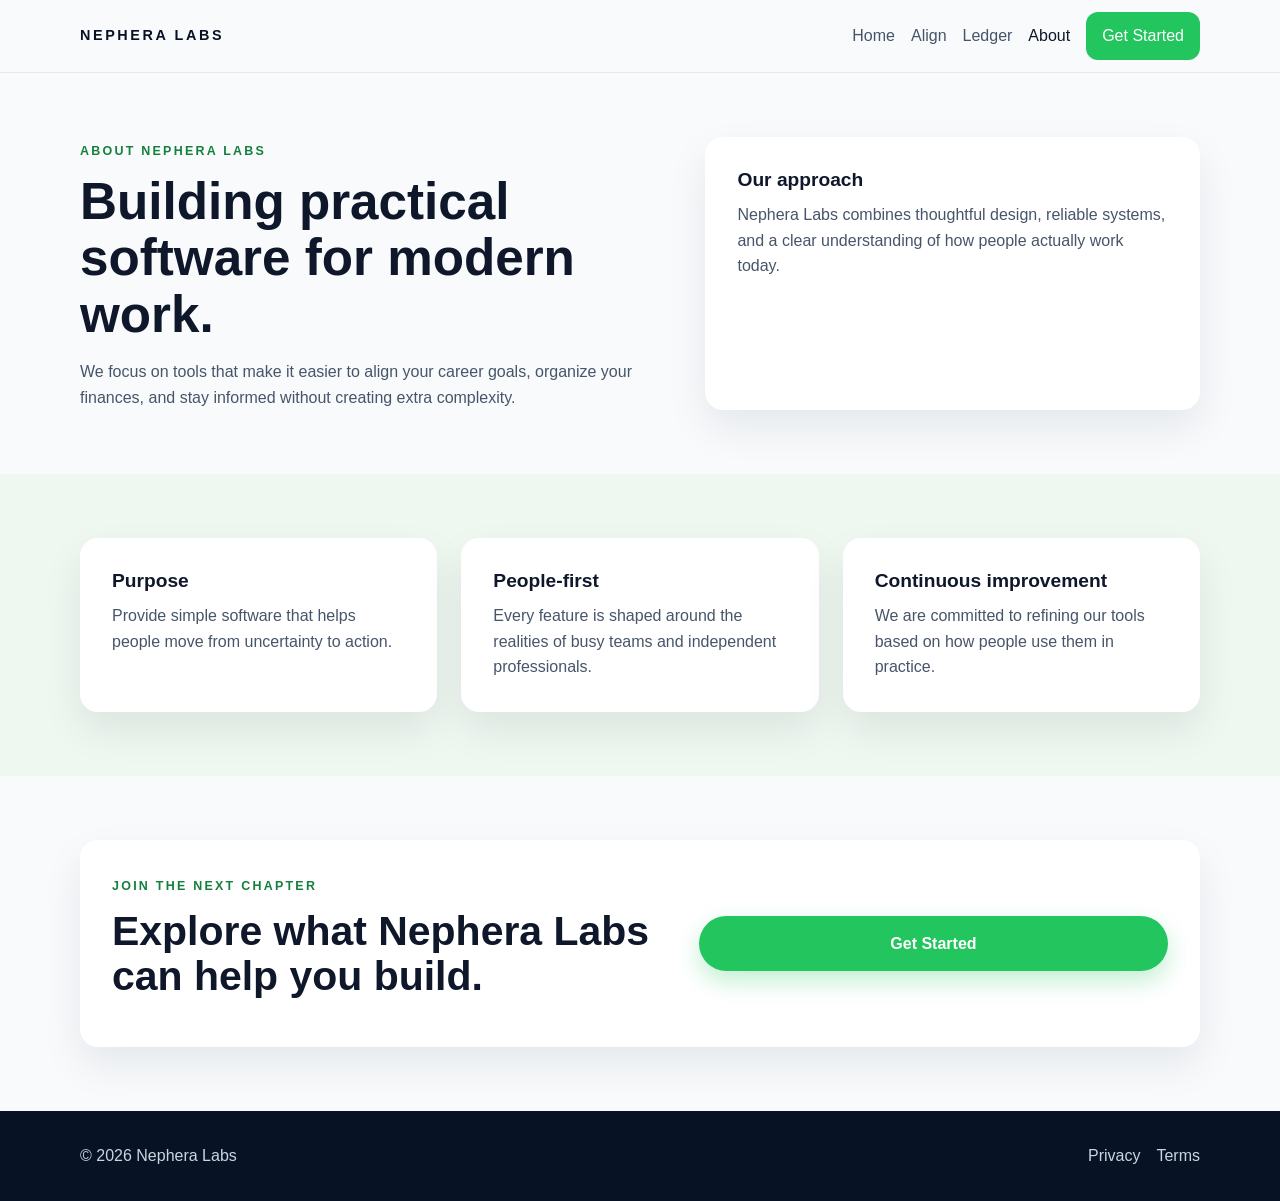
==== about.html @ fd7ae21f "Added pages" ====
<!DOCTYPE html>
<html lang="en">
<head>
  <meta charset="UTF-8">
  <meta name="viewport" content="width=device-width, initial-scale=1.0">
  <title>About | Nephera Labs</title>
  <meta name="description" content="Learn about Nephera Labs and the mission behind our software.">
  <link rel="stylesheet" href="css/style.css">
</head>
<body>
  <header class="site-header">
    <div class="container nav-wrap">
      <a class="logo" href="index.html">NEPHERA LABS</a>
      <button class="mobile-menu-btn" type="button" aria-label="Toggle navigation">
        <span></span>
        <span></span>
        <span></span>
      </button>
      <nav class="nav-links">
        <a href="index.html">Home</a>
        <a href="align.html">Align</a>
        <a href="ledger.html">Ledger</a>
        <a href="about.html" class="active">About</a>
        <a class="nav-cta" href="#cta">Get Started</a>
      </nav>
    </div>
  </header>

  <main>
    <section class="section">
      <div class="container about-layout">
        <div>
          <span class="eyebrow">About Nephera Labs</span>
          <h1>Building practical software for modern work.</h1>
          <p>We focus on tools that make it easier to align your career goals, organize your finances, and stay informed without creating extra complexity.</p>
        </div>
        <div class="about-card">
          <h3>Our approach</h3>
          <p>Nephera Labs combines thoughtful design, reliable systems, and a clear understanding of how people actually work today.</p>
        </div>
      </div>
    </section>

    <section class="section section-alt">
      <div class="container card-grid three-col">
        <article class="feature-card">
          <h3>Purpose</h3>
          <p>Provide simple software that helps people move from uncertainty to action.</p>
        </article>
        <article class="feature-card">
          <h3>People-first</h3>
          <p>Every feature is shaped around the realities of busy teams and independent professionals.</p>
        </article>
        <article class="feature-card">
          <h3>Continuous improvement</h3>
          <p>We are committed to refining our tools based on how people use them in practice.</p>
        </article>
      </div>
    </section>

    <section class="section" id="cta">
      <div class="container cta-card small-cta">
        <div>
          <span class="eyebrow">Join the next chapter</span>
          <h2>Explore what Nephera Labs can help you build.</h2>
        </div>
        <a class="button button-primary" href="index.html">Get Started</a>
      </div>
    </section>
  </main>

  <footer class="site-footer">
    <div class="container footer-wrap">
      <p>© <span data-year></span> Nephera Labs</p>
      <div>
        <a href="privacy.html">Privacy</a>
        <a href="terms.html">Terms</a>
      </div>
    </div>
  </footer>

  <script src="js/main.js"></script>
</body>
</html>
---- css/style.css ----
:root {
  --bg: #F8FAFC;
  --surface: #FFFFFF;
  --surface-muted: #F1F5F9;
  --surface-dark: #081225;
  --primary: #22C55E;
  --primary-dark: #15803D;
  --text: #0F172A;
  --muted: #475569;
  --border: #E2E8F0;
  --shadow: 0 18px 40px rgba(15, 23, 42, 0.08);
  --radius: 18px;
  --radius-sm: 12px;
  --container: 1120px;
  --space-1: 0.5rem;
  --space-2: 0.75rem;
  --space-3: 1rem;
  --space-4: 1.5rem;
  --space-5: 2rem;
  --space-6: 3rem;
  --space-7: 4rem;
  --font-base: "Inter", "Segoe UI", Arial, sans-serif;
  --max-width: 1120px;
}

* {
  box-sizing: border-box;
  margin: 0;
  padding: 0;
}

html {
  scroll-behavior: smooth;
}

body {
  font-family: var(--font-base);
  background: var(--bg);
  color: var(--text);
  line-height: 1.6;
}

a {
  color: inherit;
  text-decoration: none;
}

img {
  max-width: 100%;
  display: block;
}

button {
  font: inherit;
}

.container {
  width: min(100% - 2rem, var(--max-width));
  margin: 0 auto;
}

.section {
  padding: var(--space-7) 0;
}

.section-alt {
  background: #EEF7F0;
}

.site-header {
  position: sticky;
  top: 0;
  z-index: 1000;
  background: rgba(248, 250, 252, 0.88);
  backdrop-filter: blur(12px);
  border-bottom: 1px solid var(--border);
}

.nav-wrap {
  display: flex;
  align-items: center;
  justify-content: space-between;
  min-height: 72px;
  gap: var(--space-3);
}

.logo {
  font-size: 0.9rem;
  font-weight: 800;
  letter-spacing: 0.18em;
  color: var(--surface-dark);
}

.nav-links {
  display: none;
  align-items: center;
  gap: var(--space-3);
}

.nav-links a {
  color: var(--muted);
  font-weight: 500;
}

.nav-links a.active,
.nav-links a:hover {
  color: var(--text);
}

.nav-cta {
  display: inline-flex;
  align-items: center;
  justify-content: center;
  background: var(--primary);
  color: #fff !important;
  padding: 0.7rem 1rem;
  border-radius: var(--radius-sm);
  font-weight: 700;
}

.mobile-menu-btn {
  display: inline-flex;
  flex-direction: column;
  gap: 0.3rem;
  background: transparent;
  border: 0;
  cursor: pointer;
}

.mobile-menu-btn span {
  display: block;
  width: 22px;
  height: 2px;
  background: var(--text);
  border-radius: 999px;
}

.hero-section {
  padding: var(--space-7) 0;
  background:
    radial-gradient(circle at top, rgba(34, 197, 94, 0.12), transparent 22%),
    linear-gradient(180deg, #f7fbf9 0%, var(--bg) 100%);
}

.hero-grid,
.page-hero-grid,
.about-layout,
.why-grid,
.trust-panel {
  display: grid;
  gap: var(--space-5);
}

.hero-grid {
  align-items: center;
}

.eyebrow {
  display: inline-block;
  font-size: 0.78rem;
  letter-spacing: 0.18em;
  text-transform: uppercase;
  font-weight: 700;
  color: var(--primary-dark);
  margin-bottom: var(--space-2);
}

h1,
h2,
h3 {
  line-height: 1.1;
}

h1 {
  font-size: clamp(2.5rem, 4vw, 4rem);
  margin-bottom: var(--space-3);
}

h2 {
  font-size: clamp(2rem, 3.2vw, 3rem);
  margin-bottom: var(--space-3);
}

h3 {
  font-size: 1.2rem;
  margin-bottom: var(--space-2);
}

.hero-text,
.section-heading p,
.section p,
.policy-wrap p,
.page-hero p,
.about-card p,
.feature-card p,
.product-card p,
.trust-panel p,
.cta-card p {
  color: var(--muted);
}

.hero-actions {
  display: flex;
  flex-wrap: wrap;
  gap: var(--space-3);
  margin: var(--space-4) 0;
}

.button {
  display: inline-flex;
  align-items: center;
  justify-content: center;
  border-radius: 999px;
  padding: 0.9rem 1.15rem;
  font-weight: 700;
  transition: transform 0.2s ease, box-shadow 0.2s ease;
}

.button:hover {
  transform: translateY(-1px);
}

.button-primary {
  background: var(--primary);
  color: #fff;
  box-shadow: 0 10px 24px rgba(34, 197, 94, 0.28);
}

.button-secondary {
  background: var(--surface);
  color: var(--text);
  border: 1px solid var(--border);
}

.hero-metrics {
  display: grid;
  gap: var(--space-3);
  list-style: none;
  margin-top: var(--space-4);
}

.hero-metrics li {
  display: flex;
  align-items: baseline;
  gap: 0.5rem;
}

.hero-metrics strong {
  font-size: 1.2rem;
}

.hero-metrics span {
  color: var(--muted);
}

.hero-visual {
  background: linear-gradient(180deg, #ecfdf3 0%, #f8fafc 100%);
  border-radius: var(--radius);
  padding: var(--space-4);
  box-shadow: var(--shadow);
}

.card-grid {
  display: grid;
  gap: var(--space-4);
}

.product-card,
.feature-card,
.about-card,
.page-panel,
.cta-card,
.trust-panel {
  background: var(--surface);
  border-radius: var(--radius);
  box-shadow: var(--shadow);
}

.product-card,
.feature-card,
.about-card,
.page-panel {
  padding: var(--space-5);
}

.featured-card {
  background: linear-gradient(180deg, var(--surface-dark), #10274f);
  color: #fff;
}

.featured-card p,
.featured-card .button-secondary {
  color: #fff;
}

.tag {
  display: inline-block;
  background: rgba(34, 197, 94, 0.12);
  color: var(--primary-dark);
  border-radius: 999px;
  padding: 0.35rem 0.7rem;
  font-size: 0.82rem;
  font-weight: 700;
  margin-bottom: var(--space-3);
}

.pill-badge {
  display: inline-flex;
  align-items: center;
  justify-content: center;
  width: fit-content;
  white-space: nowrap;
  background: rgba(34, 197, 94, 0.12);
  color: var(--primary-dark);
  border-radius: 999px;
  padding: 0.22rem 0.6rem;
  font-size: 0.72rem;
  font-weight: 700;
  line-height: 1.2;
  margin-bottom: var(--space-3);
}

.pill-badge-dark {
  background: rgba(255, 255, 255, 0.12);
  color: #fff;
}

.feature-list {
  display: grid;
  gap: var(--space-4);
}

.feature-list div {
  padding-bottom: var(--space-3);
  border-bottom: 1px solid var(--border);
}

.feature-list div:last-child {
  border-bottom: 0;
}

.trust-panel {
  padding: var(--space-5);
  background: linear-gradient(90deg, #0f172a, #102a4d);
  color: #fff;
}

.trust-panel p {
  color: #cbd5e1;
}

.trust-points {
  display: grid;
  gap: var(--space-3);
}

.trust-points div {
  padding: var(--space-3);
  background: rgba(255, 255, 255, 0.06);
  border-radius: var(--radius-sm);
}

.trust-points strong {
  display: block;
  font-size: 1.8rem;
}

.cta-section {
  padding-top: 0;
}

.cta-card {
  padding: var(--space-5);
  background: linear-gradient(90deg, #ecfdf3, #f8fafc);
  display: grid;
  gap: var(--space-4);
  align-items: center;
}

.small-cta {
  background: var(--surface);
}

.site-footer {
  background: var(--surface-dark);
  color: #cbd5e1;
  padding: var(--space-5) 0;
}

.footer-wrap {
  display: flex;
  flex-direction: column;
  gap: var(--space-3);
}

.footer-wrap div {
  display: flex;
  gap: var(--space-3);
}

.site-footer a {
  color: #cbd5e1;
}

.policy-wrap {
  max-width: 860px;
}

.policy-wrap h1,
.policy-wrap h2 {
  margin-top: var(--space-4);
}

@media (min-width: 768px) {
  .nav-links {
    display: flex;
  }

  .mobile-menu-btn {
    display: none;
  }

  .hero-grid,
  .page-hero-grid,
  .about-layout,
  .why-grid,
  .trust-panel,
  .cta-card {
    grid-template-columns: 1.2fr 1fr;
  }

  .card-grid {
    grid-template-columns: repeat(2, 1fr);
  }

  .three-col {
    grid-template-columns: repeat(3, 1fr);
  }

  .footer-wrap {
    flex-direction: row;
    justify-content: space-between;
    align-items: center;
  }
}

@media (max-width: 767px) {
  .nav-links {
    position: absolute;
    top: 72px;
    left: 1rem;
    right: 1rem;
    display: none;
    flex-direction: column;
    align-items: flex-start;
    background: var(--surface);
    border: 1px solid var(--border);
    border-radius: var(--radius-sm);
    padding: var(--space-3);
    box-shadow: var(--shadow);
  }

  .nav-links.open {
    display: flex;
  }

  .nav-links a {
    width: 100%;
  }
}
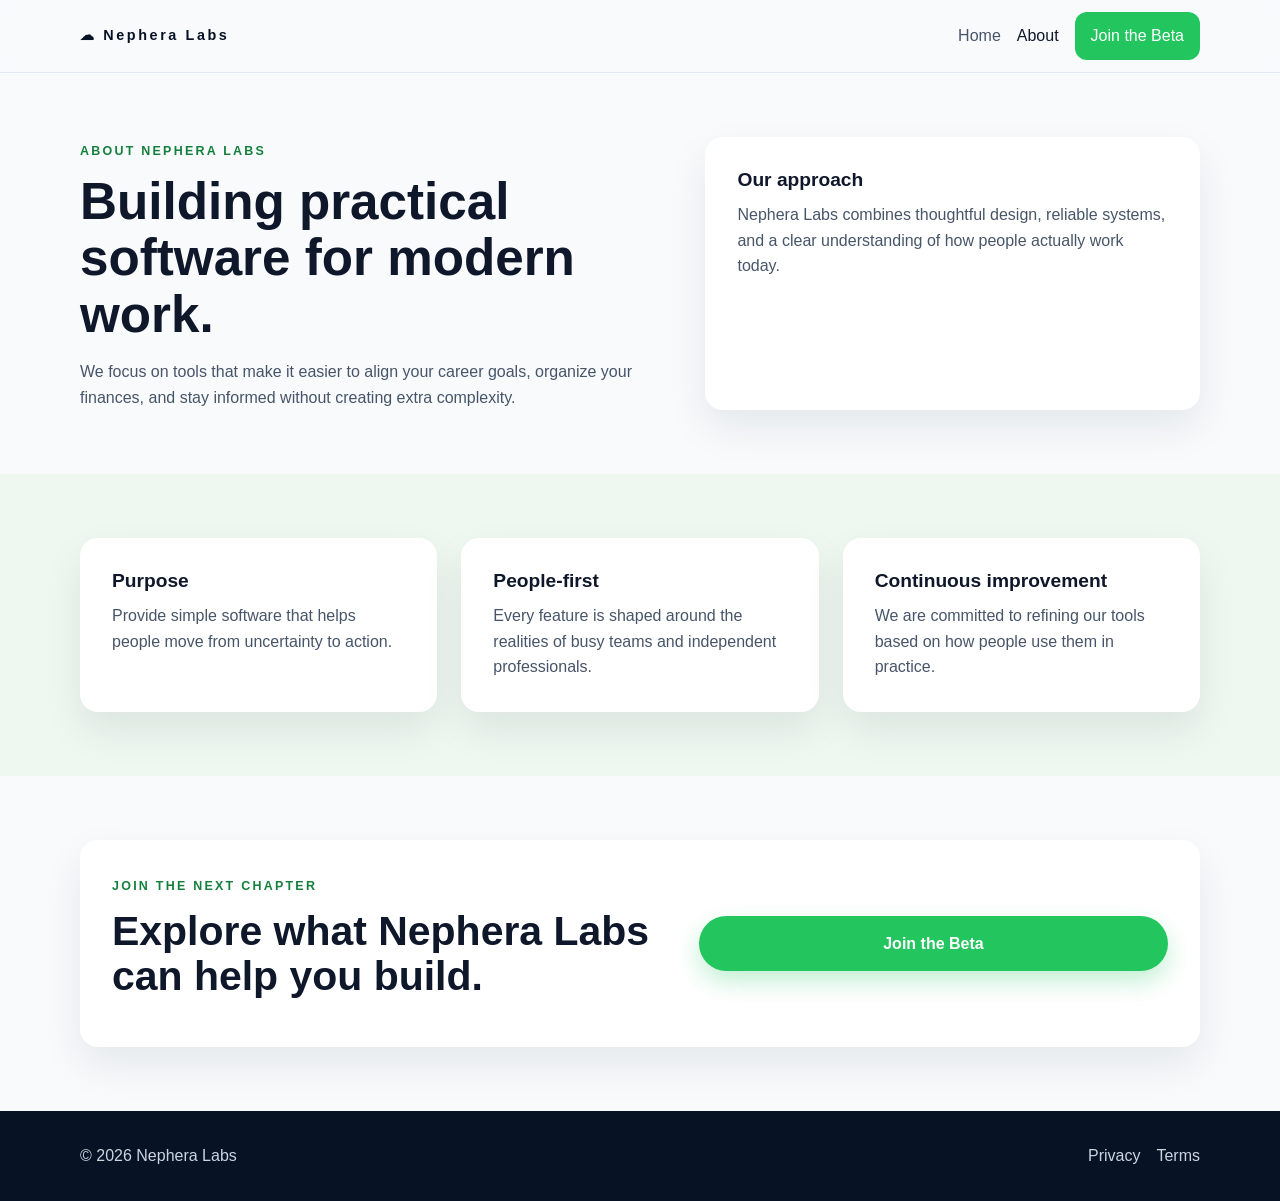
==== commit 7787bb12: "Update beta waitlist homepage and navigation" ====
--- a/about.html
+++ b/about.html
@@ -10,7 +10,10 @@
 <body>
   <header class="site-header">
     <div class="container nav-wrap">
-      <a class="logo" href="index.html">NEPHERA LABS</a>
+      <a class="logo" href="index.html">
+        <span class="logo-mark">☁</span>
+        <span class="logo-wordmark">Nephera Labs</span>
+      </a>
       <button class="mobile-menu-btn" type="button" aria-label="Toggle navigation">
         <span></span>
         <span></span>
@@ -18,10 +21,8 @@
       </button>
       <nav class="nav-links">
         <a href="index.html">Home</a>
-        <a href="align.html">Align</a>
-        <a href="ledger.html">Ledger</a>
         <a href="about.html" class="active">About</a>
-        <a class="nav-cta" href="#cta">Get Started</a>
+        <a class="nav-cta" href="index.html#waitlist">Join the Beta</a>
       </nav>
     </div>
   </header>
@@ -64,7 +65,7 @@
           <span class="eyebrow">Join the next chapter</span>
           <h2>Explore what Nephera Labs can help you build.</h2>
         </div>
-        <a class="button button-primary" href="index.html">Get Started</a>
+        <a class="button button-primary" href="index.html#waitlist">Join the Beta</a>
       </div>
     </section>
   </main>
--- a/css/style.css
+++ b/css/style.css
@@ -38,6 +38,13 @@
   background: var(--bg);
   color: var(--text);
   line-height: 1.6;
+  display: flex;
+  flex-direction: column;
+  min-height: 100vh;
+}
+
+main {
+  flex: 1;
 }
 
 a {
@@ -230,6 +237,54 @@
   background: var(--surface);
   color: var(--text);
   border: 1px solid var(--border);
+}
+
+.button-ledger {
+  background: #fff;
+  color: var(--text);
+  border: 1px solid rgba(255, 255, 255, 0.2);
+}
+
+.waitlist-form {
+  margin-top: var(--space-5);
+  padding: var(--space-4);
+  background: var(--surface);
+  border: 1px solid var(--border);
+  border-radius: var(--radius);
+  box-shadow: var(--shadow);
+}
+
+.form-row {
+  display: grid;
+  gap: 0.4rem;
+  margin-bottom: var(--space-3);
+}
+
+.form-row label {
+  font-size: 0.92rem;
+  font-weight: 600;
+}
+
+.form-row input,
+.form-row select,
+.form-row textarea {
+  width: 100%;
+  padding: 0.9rem 1rem;
+  border: 1px solid var(--border);
+  border-radius: var(--radius-sm);
+  font: inherit;
+  color: var(--text);
+  background: var(--surface);
+}
+
+.form-row textarea {
+  resize: vertical;
+}
+
+.waitlist-note {
+  margin-top: var(--space-3);
+  font-size: 0.92rem;
+  color: var(--muted);
 }
 
 .hero-metrics {
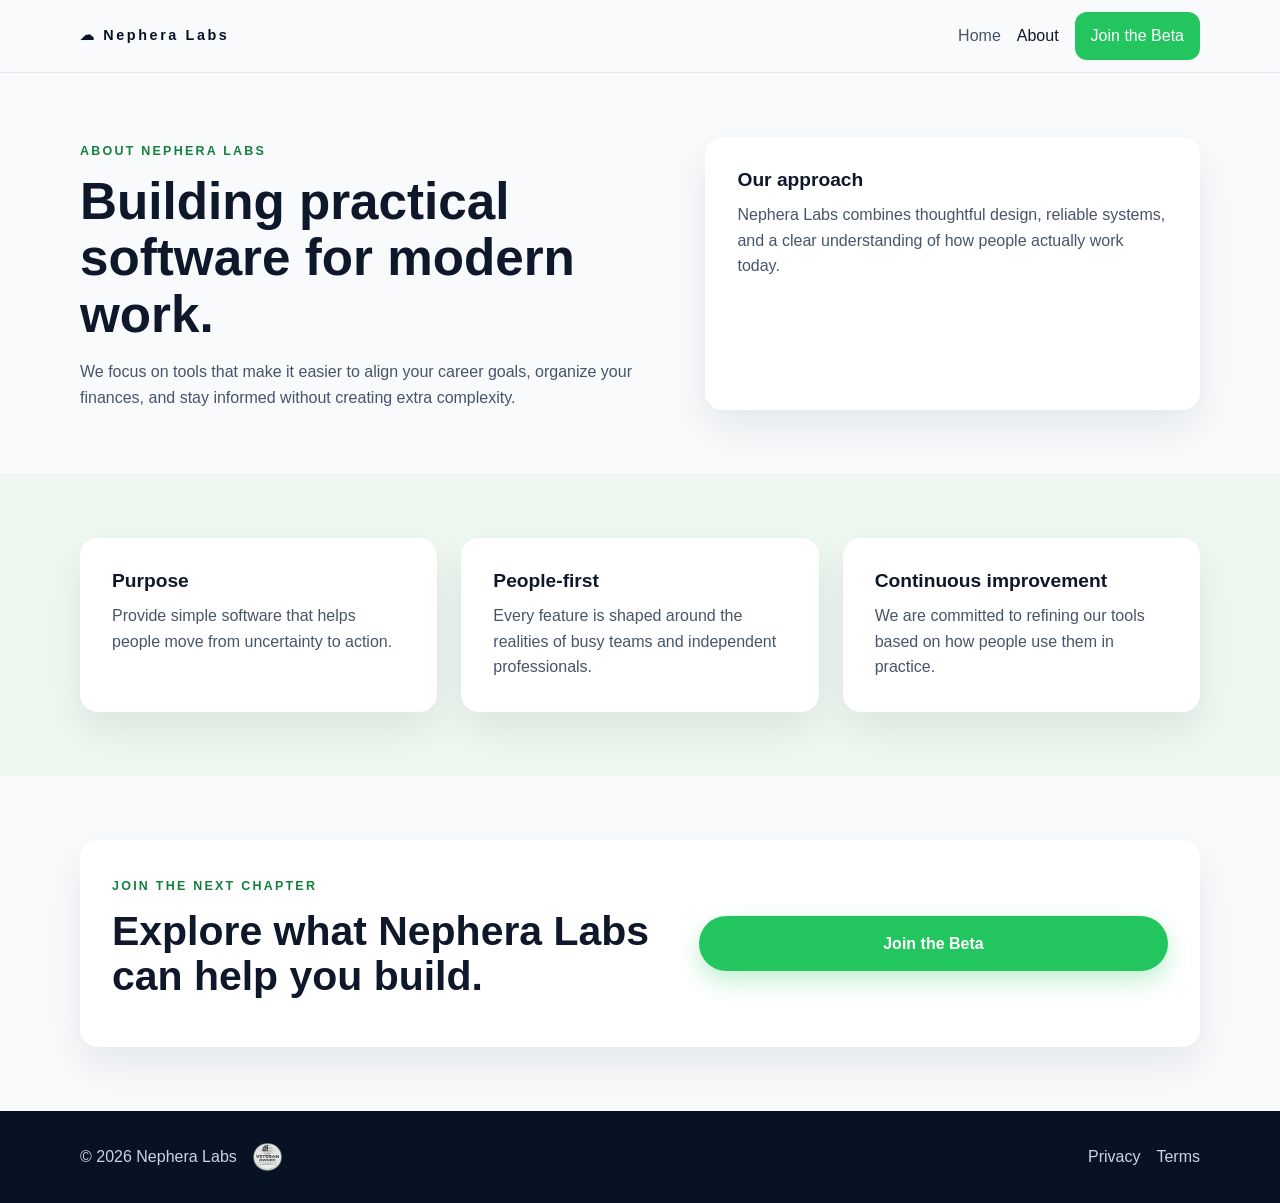
==== commit 16410b56: "add footer vob badge to all pages, update align status to beta, and fix product highlight font weigh" ====
--- a/about.html
+++ b/about.html
@@ -72,7 +72,10 @@
 
   <footer class="site-footer">
     <div class="container footer-wrap">
-      <p>© <span data-year></span> Nephera Labs</p>
+      <div class="footer-brand">
+        <p>© <span data-year></span> Nephera Labs</p>
+        <img class="footer-badge" src="assets/images/VOB_Badge.png" alt="Veteran-Owned Business" loading="lazy">
+      </div>
       <div>
         <a href="privacy.html">Privacy</a>
         <a href="terms.html">Terms</a>
--- a/css/style.css
+++ b/css/style.css
@@ -21,6 +21,9 @@
   --space-7: 4rem;
   --font-base: "Inter", "Segoe UI", Arial, sans-serif;
   --max-width: 1120px;
+  --ledger-purple: #A855F7;
+  --ledger-purple-light: #E9D5FF;
+  --ledger-purple-dark: #6D28D9;
 }
 
 * {
@@ -239,10 +242,49 @@
   border: 1px solid var(--border);
 }
 
-.button-ledger {
-  background: #fff;
+.product-title {
+  margin-bottom: 0.35rem;
+}
+
+.product-brand {
   color: var(--text);
-  border: 1px solid rgba(255, 255, 255, 0.2);
+}
+
+.product-brand-light {
+  color: #fff;
+}
+
+.product-highlight {
+  font-weight: inherit;
+}
+
+.align-highlight {
+  color: var(--primary);
+}
+
+.ledger-highlight {
+  color: var(--ledger-purple);
+}
+
+.product-status {
+  display: block;
+  font-size: 0.82rem;
+  font-weight: 700;
+  margin-bottom: var(--space-3);
+}
+
+.align-status {
+  color: var(--primary);
+}
+
+.ledger-status {
+  color: var(--ledger-purple-light);
+}
+
+.ledger-button {
+  background: var(--ledger-purple-light);
+  color: var(--ledger-purple-dark);
+  border: 1px solid var(--ledger-purple-light);
 }
 
 .waitlist-form {
@@ -254,31 +296,15 @@
   box-shadow: var(--shadow);
 }
 
-.form-row {
-  display: grid;
-  gap: 0.4rem;
-  margin-bottom: var(--space-3);
-}
-
-.form-row label {
-  font-size: 0.92rem;
-  font-weight: 600;
-}
-
-.form-row input,
-.form-row select,
-.form-row textarea {
+.tally-embed-wrap {
   width: 100%;
-  padding: 0.9rem 1rem;
-  border: 1px solid var(--border);
-  border-radius: var(--radius-sm);
-  font: inherit;
-  color: var(--text);
-  background: var(--surface);
-}
-
-.form-row textarea {
-  resize: vertical;
+}
+
+.tally-embed {
+  display: block;
+  width: 100%;
+  min-height: 447px;
+  border: 0;
 }
 
 .waitlist-note {
@@ -446,11 +472,26 @@
   display: flex;
   flex-direction: column;
   gap: var(--space-3);
+  flex-wrap: wrap;
 }
 
 .footer-wrap div {
   display: flex;
   gap: var(--space-3);
+}
+
+.footer-brand {
+  display: flex;
+  align-items: center;
+  gap: 0.6rem;
+  flex-wrap: wrap;
+}
+
+.footer-badge {
+  display: block;
+  height: 28px;
+  width: auto;
+  max-width: 100%;
 }
 
 .site-footer a {
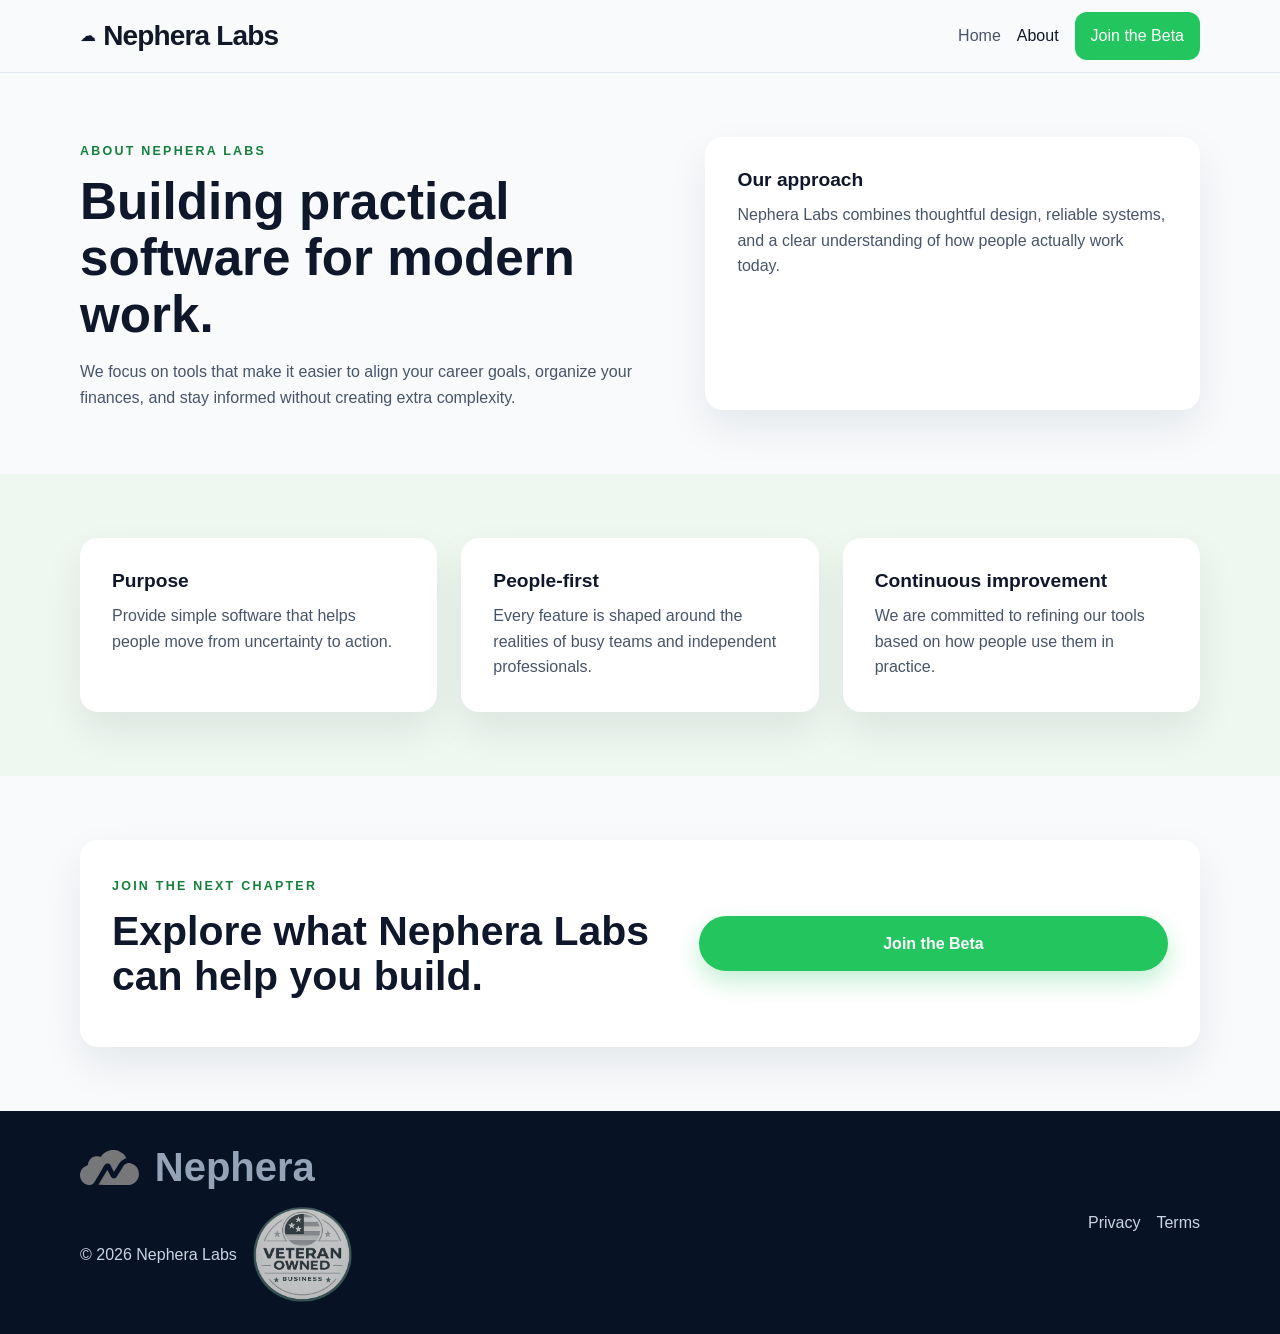
==== commit ab5029c9: "footer styling" ====
--- a/about.html
+++ b/about.html
@@ -73,8 +73,14 @@
   <footer class="site-footer">
     <div class="container footer-wrap">
       <div class="footer-brand">
-        <p>© <span data-year></span> Nephera Labs</p>
-        <img class="footer-badge" src="assets/images/VOB_Badge.png" alt="Veteran-Owned Business" loading="lazy">
+        <div class="footer-brand-lockup">
+          <img class="footer-logo-muted" src="assets/logos/nephera_logo_green.svg" alt="Nephera logo">
+          <span class="footer-logo-text">Nephera</span>
+        </div>
+        <div class="footer-brand-meta">
+          <p>© <span data-year></span> Nephera Labs</p>
+          <img class="footer-badge" src="assets/images/VOB_Badge.png" alt="Veteran-Owned Business" loading="lazy">
+        </div>
       </div>
       <div>
         <a href="privacy.html">Privacy</a>
--- a/css/style.css
+++ b/css/style.css
@@ -95,10 +95,30 @@
 }
 
 .logo {
-  font-size: 0.9rem;
-  font-weight: 800;
-  letter-spacing: 0.18em;
-  color: var(--surface-dark);
+  display: inline-flex;
+  align-items: center;
+  gap: 0.45rem;
+}
+
+.logo-image {
+  display: block;
+  height: 40px;
+  width: auto;
+}
+
+.logo-wordmark {
+  font-family: var(--font-base);
+  font-size: 28px;
+  font-weight: 700;
+  letter-spacing: -0.03em;
+  color: #111827;
+  display: inline-flex;
+  align-items: center;
+  gap: 0.25rem;
+}
+
+.logo-labs {
+  color: #22C55E;
 }
 
 .nav-links {
@@ -482,16 +502,44 @@
 
 .footer-brand {
   display: flex;
+  flex-direction: column;
+  align-items: flex-start;
+  gap: 0.5rem;
+}
+
+.footer-brand-lockup {
+  display: inline-flex;
+  align-items: center;
+  gap: 0.2rem;
+}
+
+.footer-logo-muted {
+  display: block;
+  height: 35px;
+  width: auto;
+  filter: grayscale(1) brightness(0.85) contrast(0.9);
+  opacity: 0.9;
+}
+
+.footer-logo-text {
+  color: #94A3B8;
+  font-size: 2.5rem;
+  font-weight: 700;
+  line-height: 1.2;
+}
+
+.footer-brand-meta {
+  display: flex;
   align-items: center;
   gap: 0.6rem;
-  flex-wrap: wrap;
 }
 
 .footer-badge {
   display: block;
-  height: 28px;
+  height: 95px;
   width: auto;
   max-width: 100%;
+  opacity: 0.8;
 }
 
 .site-footer a {
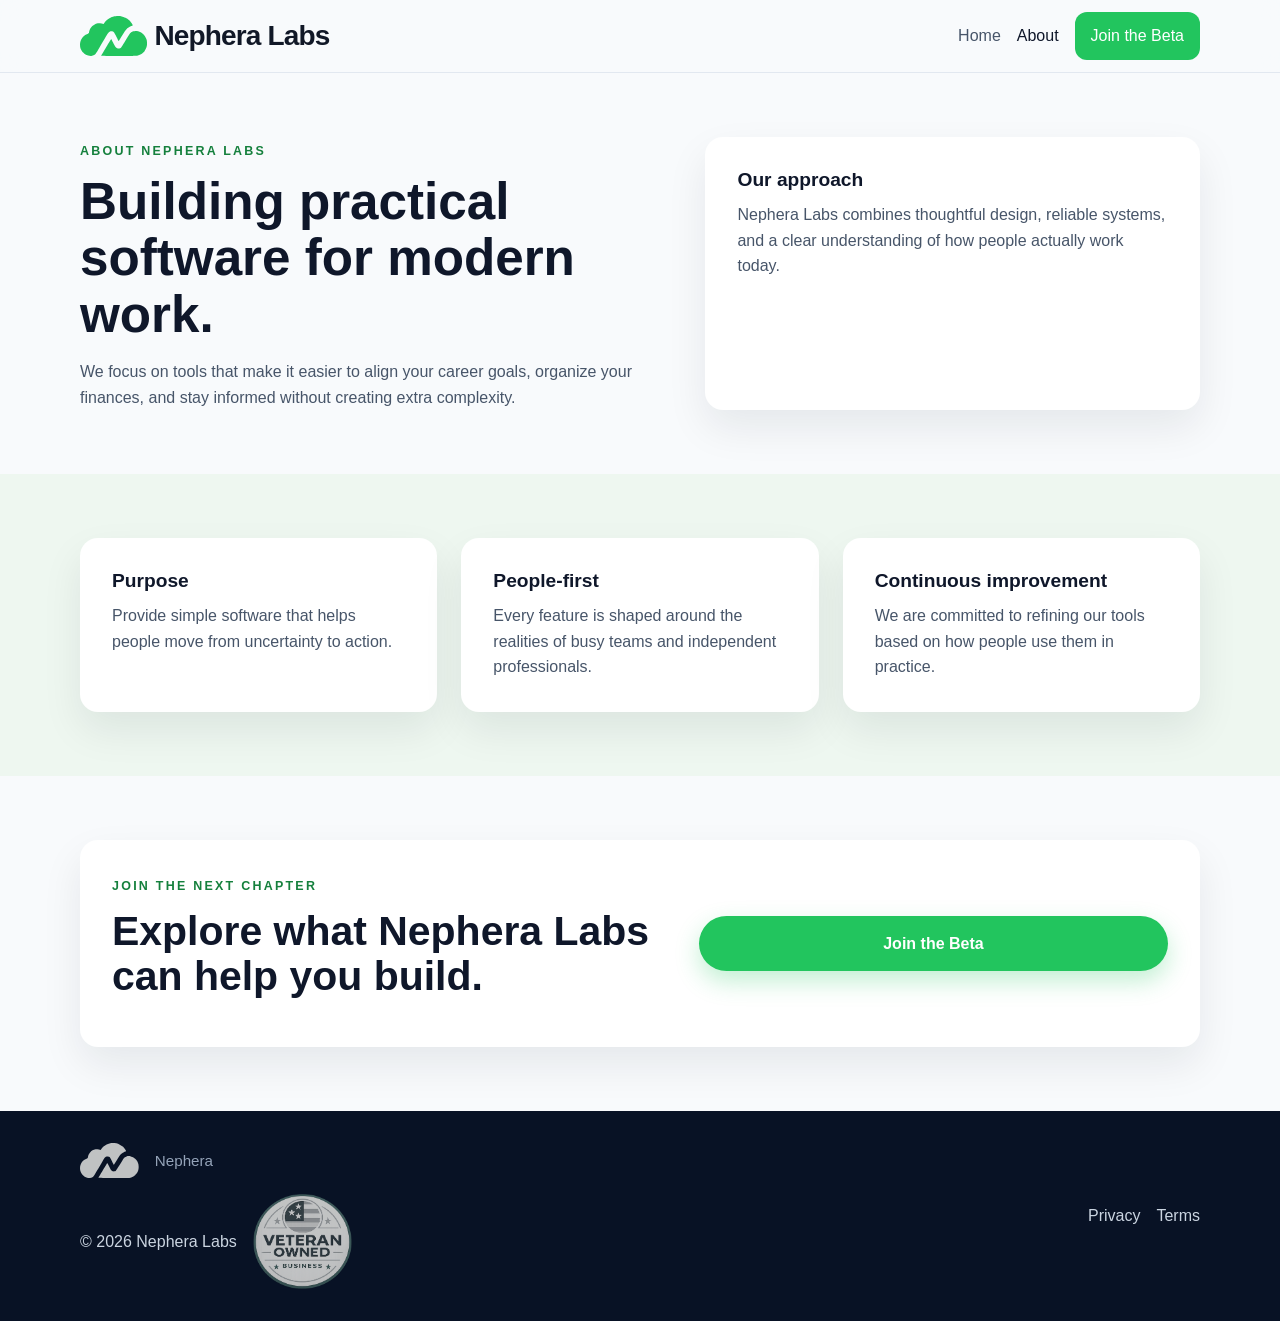
==== commit d57c45f2: "more footer cleaning" ====
--- a/about.html
+++ b/about.html
@@ -11,7 +11,9 @@
   <header class="site-header">
     <div class="container nav-wrap">
       <a class="logo" href="index.html">
-        <span class="logo-mark">☁</span>
+        <svg class="logo-svg navbar-logo" viewBox="0 0 252 150" aria-hidden="true" role="img" xmlns="http://www.w3.org/2000/svg">
+          <path fill="currentColor" d="m126.5 1.9c-3.8 1-9.3 3-12 4.4-2.8 1.3-7.7 4.5-11 7-3.3 2.5-8 7.2-10.5 10.4l-4.5 5.9c-6.7-2.3-10.9-2.7-17-2.4-7.3 0.4-10.1 1-15 3.3-3.4 1.6-8.3 5.2-11.3 8.2-2.8 2.9-6.4 7.9-7.9 11.1-1.5 3.1-2.9 7.8-3.2 10.5-0.6 4.4-0.9 4.8-4.1 5.8-1.9 0.7-6 2.6-9 4.4-3 1.8-7.1 5-9 7.1-2 2.2-4.8 5.9-6.2 8.4-1.5 2.5-3.4 7.2-4.3 10.5-1.3 4.2-1.6 8.4-1.3 14 0.3 6.4 1.1 9.4 3.6 14.8 1.8 3.7 5.3 9 8 11.8 2.6 2.8 6.5 6.1 8.7 7.4 2.2 1.3 6.7 3.1 10 4 3.9 1.2 8.1 1.6 12 1.3 4-0.3 7.6-1.3 10.8-3.1 4.3-2.5 5.6-4.3 14.9-20 5.5-9.4 16.5-28 24.3-41.2 13.1-22 14.6-24.2 18.6-26.3 3.6-1.9 5.2-2.2 8.9-1.6 2.5 0.4 5.6 1.7 7 2.9 1.4 1.2 5.9 9.3 10 17.9 4.1 8.6 7.7 15.7 8 15.7 0.3 0 6-9.2 12.6-20.3 8.9-14.8 13.6-21.7 17.5-25.4 3-2.8 8.1-6.4 11.4-8.1 3.3-1.7 7.2-3.3 8.7-3.7 1.6-0.3 2.8-1.2 2.8-1.8 0-0.7-2.1-4.4-4.8-8.3-2.7-3.8-7.1-8.9-9.8-11.3-2.7-2.3-8.5-6.1-12.9-8.2-4.4-2.2-10.7-4.7-14-5.5-3.3-0.8-9.8-1.5-14.5-1.4-4.8 0-11.6 0.8-15.5 1.8zm73 55.6c-2.2 0.8-5.6 2.5-7.5 3.8-2.1 1.4-5.8 6-9.1 11.3-3.1 4.9-10.3 16.7-16 26.3-5.7 9.6-11.6 18.5-13.2 19.8-1.5 1.3-4.4 2.6-6.5 2.9-2 0.4-5.4 0.1-7.5-0.5-2.4-0.7-4.6-2.4-6.5-5-1.5-2.1-5.6-9.7-9.2-17-3.6-7.2-6.7-13.1-7-13.1-0.3 0-8.8 14-19 31.2-10.2 17.1-18.6 31.5-18.8 32-0.1 0.4 29.6 0.8 66 0.8 58.2 0 67-0.2 71.8-1.6 3-0.9 7.3-2.5 9.5-3.6 2.2-1.2 5.8-3.5 7.9-5.2 2.2-1.7 5.8-5.6 8.1-8.6 2.2-3 5.2-8.7 6.5-12.5 2-5.6 2.4-8.9 2.4-16.5-0.1-7.4-0.6-10.8-2.4-15.5-1.3-3.3-3.5-7.8-5-10-1.5-2.2-4.9-6.1-7.6-8.6-2.7-2.5-6.7-5.5-8.9-6.6-2.2-1.2-6.5-2.8-9.5-3.7-3-0.9-7.5-1.6-10-1.6-2.5 0.1-6.3 0.7-8.5 1.5z"/>
+        </svg>
         <span class="logo-wordmark">Nephera Labs</span>
       </a>
       <button class="mobile-menu-btn" type="button" aria-label="Toggle navigation">
@@ -74,7 +76,9 @@
     <div class="container footer-wrap">
       <div class="footer-brand">
         <div class="footer-brand-lockup">
-          <img class="footer-logo-muted" src="assets/logos/nephera_logo_green.svg" alt="Nephera logo">
+          <svg class="logo-svg footer-logo" viewBox="0 0 252 150" aria-hidden="true" role="img" xmlns="http://www.w3.org/2000/svg">
+            <path fill="currentColor" d="m126.5 1.9c-3.8 1-9.3 3-12 4.4-2.8 1.3-7.7 4.5-11 7-3.3 2.5-8 7.2-10.5 10.4l-4.5 5.9c-6.7-2.3-10.9-2.7-17-2.4-7.3 0.4-10.1 1-15 3.3-3.4 1.6-8.3 5.2-11.3 8.2-2.8 2.9-6.4 7.9-7.9 11.1-1.5 3.1-2.9 7.8-3.2 10.5-0.6 4.4-0.9 4.8-4.1 5.8-1.9 0.7-6 2.6-9 4.4-3 1.8-7.1 5-9 7.1-2 2.2-4.8 5.9-6.2 8.4-1.5 2.5-3.4 7.2-4.3 10.5-1.3 4.2-1.6 8.4-1.3 14 0.3 6.4 1.1 9.4 3.6 14.8 1.8 3.7 5.3 9 8 11.8 2.6 2.8 6.5 6.1 8.7 7.4 2.2 1.3 6.7 3.1 10 4 3.9 1.2 8.1 1.6 12 1.3 4-0.3 7.6-1.3 10.8-3.1 4.3-2.5 5.6-4.3 14.9-20 5.5-9.4 16.5-28 24.3-41.2 13.1-22 14.6-24.2 18.6-26.3 3.6-1.9 5.2-2.2 8.9-1.6 2.5 0.4 5.6 1.7 7 2.9 1.4 1.2 5.9 9.3 10 17.9 4.1 8.6 7.7 15.7 8 15.7 0.3 0 6-9.2 12.6-20.3 8.9-14.8 13.6-21.7 17.5-25.4 3-2.8 8.1-6.4 11.4-8.1 3.3-1.7 7.2-3.3 8.7-3.7 1.6-0.3 2.8-1.2 2.8-1.8 0-0.7-2.1-4.4-4.8-8.3-2.7-3.8-7.1-8.9-9.8-11.3-2.7-2.3-8.5-6.1-12.9-8.2-4.4-2.2-10.7-4.7-14-5.5-3.3-0.8-9.8-1.5-14.5-1.4-4.8 0-11.6 0.8-15.5 1.8zm73 55.6c-2.2 0.8-5.6 2.5-7.5 3.8-2.1 1.4-5.8 6-9.1 11.3-3.1 4.9-10.3 16.7-16 26.3-5.7 9.6-11.6 18.5-13.2 19.8-1.5 1.3-4.4 2.6-6.5 2.9-2 0.4-5.4 0.1-7.5-0.5-2.4-0.7-4.6-2.4-6.5-5-1.5-2.1-5.6-9.7-9.2-17-3.6-7.2-6.7-13.1-7-13.1-0.3 0-8.8 14-19 31.2-10.2 17.1-18.6 31.5-18.8 32-0.1 0.4 29.6 0.8 66 0.8 58.2 0 67-0.2 71.8-1.6 3-0.9 7.3-2.5 9.5-3.6 2.2-1.2 5.8-3.5 7.9-5.2 2.2-1.7 5.8-5.6 8.1-8.6 2.2-3 5.2-8.7 6.5-12.5 2-5.6 2.4-8.9 2.4-16.5-0.1-7.4-0.6-10.8-2.4-15.5-1.3-3.3-3.5-7.8-5-10-1.5-2.2-4.9-6.1-7.6-8.6-2.7-2.5-6.7-5.5-8.9-6.6-2.2-1.2-6.5-2.8-9.5-3.7-3-0.9-7.5-1.6-10-1.6-2.5 0.1-6.3 0.7-8.5 1.5z"/>
+          </svg>
           <span class="footer-logo-text">Nephera</span>
         </div>
         <div class="footer-brand-meta">
--- a/css/style.css
+++ b/css/style.css
@@ -100,10 +100,14 @@
   gap: 0.45rem;
 }
 
-.logo-image {
+.logo-svg {
   display: block;
   height: 40px;
   width: auto;
+}
+
+.navbar-logo {
+  color: #22C55E;
 }
 
 .logo-wordmark {
@@ -513,19 +517,18 @@
   gap: 0.2rem;
 }
 
-.footer-logo-muted {
+.footer-logo {
   display: block;
   height: 35px;
   width: auto;
-  filter: grayscale(1) brightness(0.85) contrast(0.9);
-  opacity: 0.9;
+  color: #c0c2c3;
 }
 
 .footer-logo-text {
   color: #94A3B8;
-  font-size: 2.5rem;
-  font-weight: 700;
-  line-height: 1.2;
+  font-size: 0.95rem;
+  font-weight: 400;
+  line-height: 1.3;
 }
 
 .footer-brand-meta {
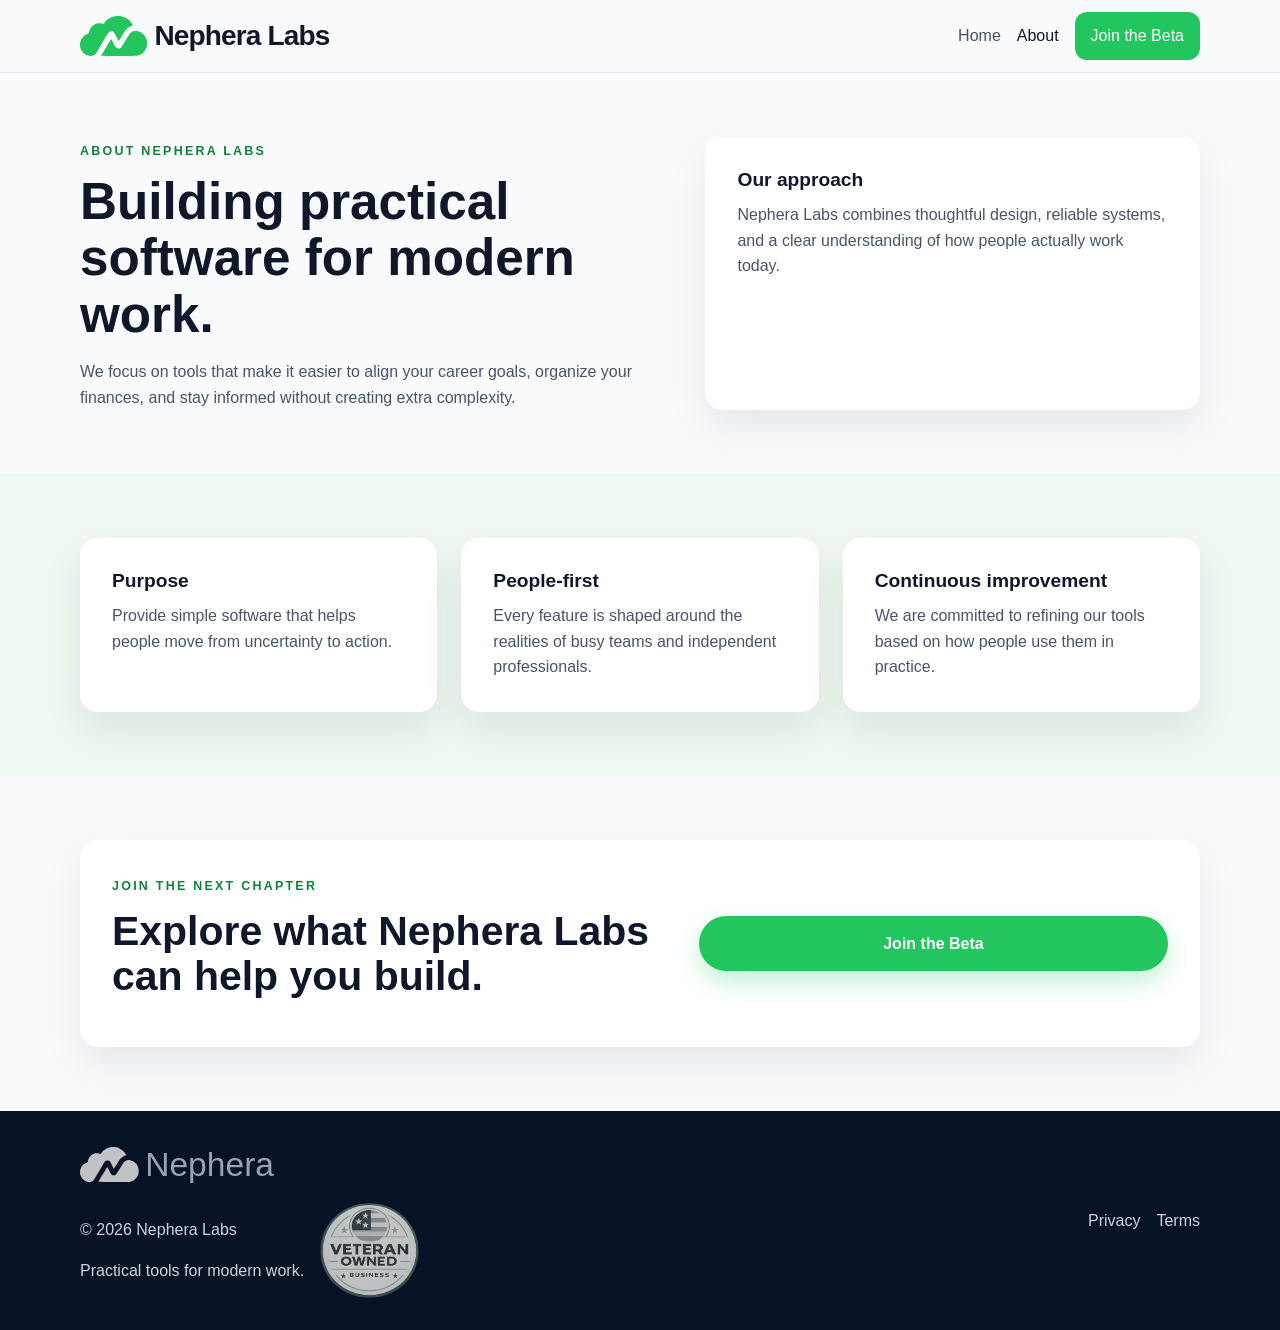
==== commit cc613ba3: "added a new footer copy section to the website's footer, which includes the copyright notice and a t" ====
--- a/about.html
+++ b/about.html
@@ -82,7 +82,10 @@
           <span class="footer-logo-text">Nephera</span>
         </div>
         <div class="footer-brand-meta">
-          <p>© <span data-year></span> Nephera Labs</p>
+          <div class="footer-copy">
+            <p>© <span data-year></span> Nephera Labs</p>
+            <p class="footer-tagline">Practical tools for modern work.</p>
+          </div>
           <img class="footer-badge" src="assets/images/VOB_Badge.png" alt="Veteran-Owned Business" loading="lazy">
         </div>
       </div>
--- a/css/style.css
+++ b/css/style.css
@@ -514,7 +514,7 @@
 .footer-brand-lockup {
   display: inline-flex;
   align-items: center;
-  gap: 0.2rem;
+  gap: 0.4rem !important;
 }
 
 .footer-logo {
@@ -526,8 +526,8 @@
 
 .footer-logo-text {
   color: #94A3B8;
-  font-size: 0.95rem;
-  font-weight: 400;
+  font-size: 2.1rem;
+  font-weight: 500;
   line-height: 1.3;
 }
 
@@ -535,6 +535,12 @@
   display: flex;
   align-items: center;
   gap: 0.6rem;
+}
+
+.footer-copy {
+  display: flex;
+  flex-direction: column;
+  gap: 0.15rem;
 }
 
 .footer-badge {
